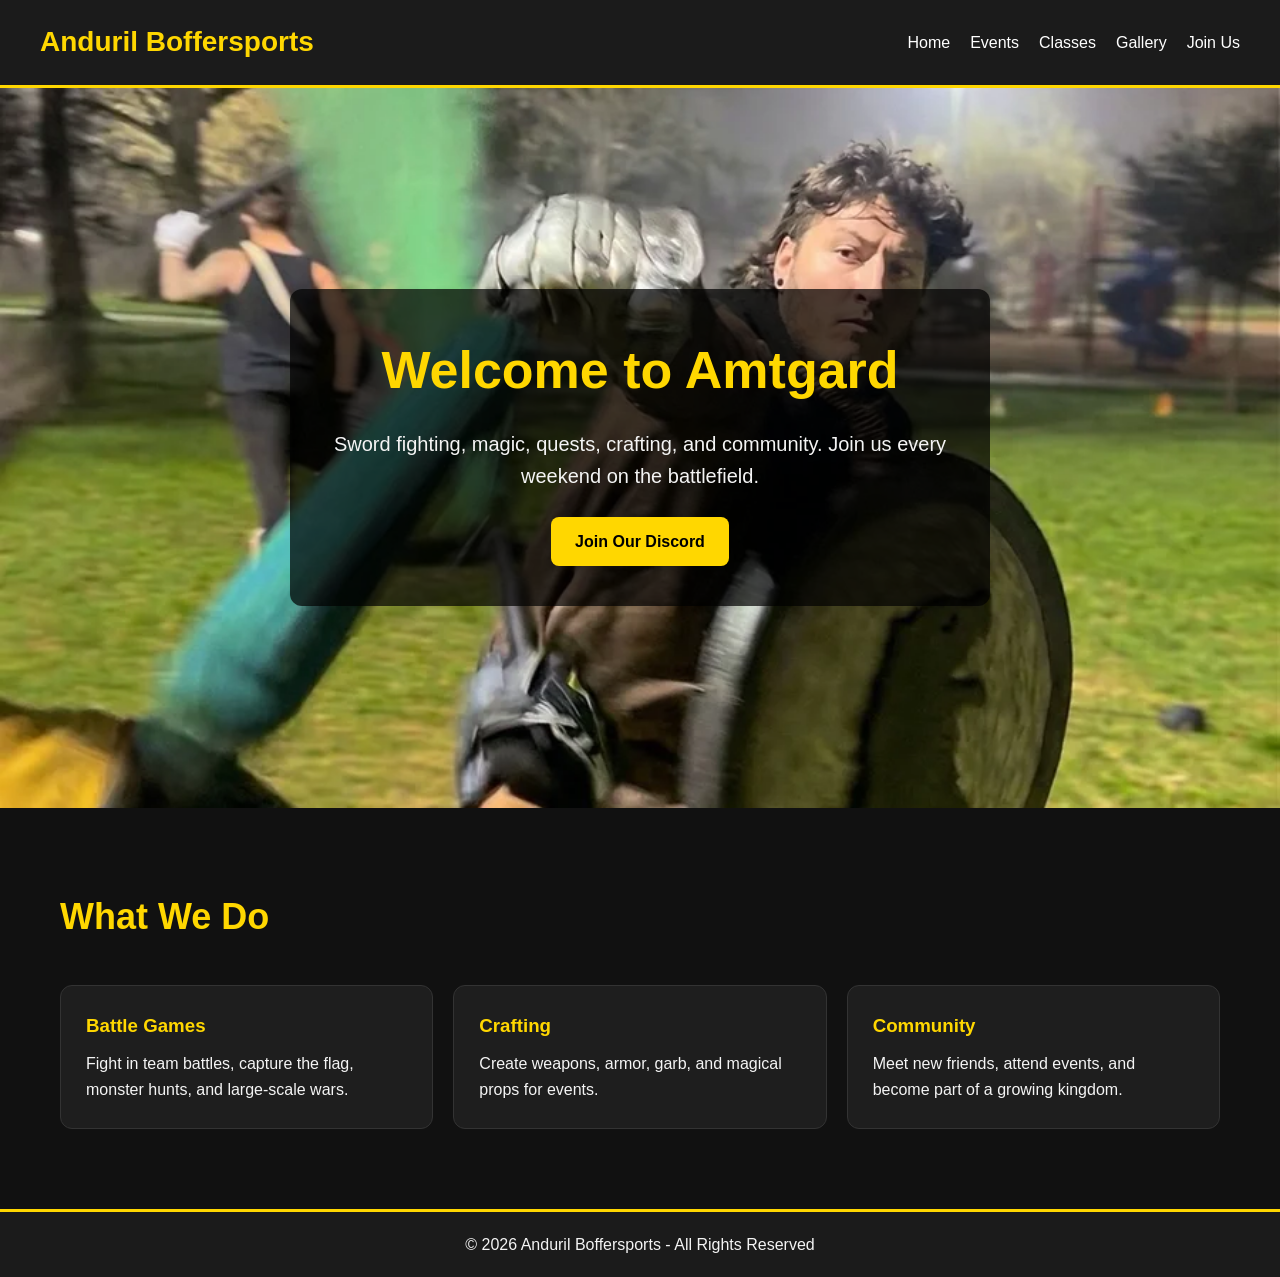
==== index.html @ 65ef0396 "boffersports branding" ====
<!DOCTYPE html>
<html lang="en">
<head>
	<link rel="stylesheet" href="style.css">
	<meta charset="UTF-8" />
	<meta name="viewport" content="width=device-width, initial-scale=1.0" />
	<title>Anduril Boffersports</title>

	
</head>
<body>

	<header>
		<nav>
			<div class="logo">Anduril Boffersports</div>

			<ul class="nav-links">
				<li><a href="#">Home</a></li>
				<li><a href="#">Events</a></li>
				<li><a href="#">Classes</a></li>
				<li><a href="#">Gallery</a></li>
				<li><a href="#">Join Us</a></li>
			</ul>
		</nav>
	</header>

	<section class="hero">
		<div class="hero-content">
			<h1>Welcome to Amtgard</h1>

			<p>
				Sword fighting, magic, quests, crafting, and community.
				Join us every weekend on the battlefield.
			</p>

			<a href="https://discord.gg/YGStXTPb2K" class="btn" target="_blank" rel="noopener noreferrer">Join Our Discord</a>
		</div>
	</section>

	<section class="section">
		<h2>What We Do</h2>

		<div class="cards">
			<div class="card">
				<h3>Battle Games</h3>
				<p>
					Fight in team battles, capture the flag,
					monster hunts, and large-scale wars.
				</p>
			</div>

			<div class="card">
				<h3>Crafting</h3>
				<p>
					Create weapons, armor, garb,
					and magical props for events.
				</p>
			</div>

			<div class="card">
				<h3>Community</h3>
				<p>
					Meet new friends, attend events,
					and become part of a growing kingdom.
				</p>
			</div>
		</div>
	</section>

	<footer>
		<p>© 2026 Anduril Boffersports - All Rights Reserved</p>
	</footer>

</body>
</html>
---- style.css ----
* {
			margin: 0;
			padding: 0;
			box-sizing: border-box;
		}

		body {
			font-family: Arial, sans-serif;
			background-color: #111;
			color: #f4f4f4;
			line-height: 1.6;
		}

		header {
			background: #1b1b1b;
			padding: 20px;
			border-bottom: 3px solid gold;
		}

		nav {
			display: flex;
			justify-content: space-between;
			align-items: center;
			max-width: 1200px;
			margin: auto;
		}

		.logo {
			font-size: 28px;
			font-weight: bold;
			color: gold;
		}

		.nav-links {
			display: flex;
			gap: 20px;
			list-style: none;
		}

		.nav-links a {
			text-decoration: none;
			color: white;
			transition: 0.3s;
		}

		.nav-links a:hover {
			color: gold;
		}

		.hero {
			height: 80vh;
			background-image: url("images/jakoby-and-meyers.jpeg");
			background-size: cover;
			background-position: center;
			display: flex;
			align-items: center;
			justify-content: center;
			text-align: center;
			padding: 20px;
		}

		.hero-content {
			background: rgba(0, 0, 0, 0.7);
			padding: 40px;
			border-radius: 12px;
			max-width: 700px;
		}

		.hero h1 {
			font-size: 52px;
			margin-bottom: 15px;
			color: gold;
		}

		.hero p {
			font-size: 20px;
			margin-bottom: 25px;
		}

		.btn {
			display: inline-block;
			padding: 12px 24px;
			background: gold;
			color: black;
			text-decoration: none;
			font-weight: bold;
			border-radius: 8px;
			transition: 0.3s;
		}

		.btn:hover {
			background: white;
		}

		.section {
			max-width: 1200px;
			margin: auto;
			padding: 80px 20px;
		}

		.section h2 {
			font-size: 36px;
			margin-bottom: 20px;
			color: gold;
		}

		.cards {
			display: grid;
			grid-template-columns: repeat(auto-fit, minmax(250px, 1fr));
			gap: 20px;
			margin-top: 40px;
		}

		.card {
			background: #1e1e1e;
			padding: 25px;
			border-radius: 12px;
			border: 1px solid #333;
			transition: 0.3s;
		}

		.card:hover {
			transform: translateY(-5px);
			border-color: gold;
		}

		.card h3 {
			margin-bottom: 10px;
			color: gold;
		}

		footer {
			background: #1b1b1b;
			text-align: center;
			padding: 20px;
			border-top: 3px solid gold;
		}
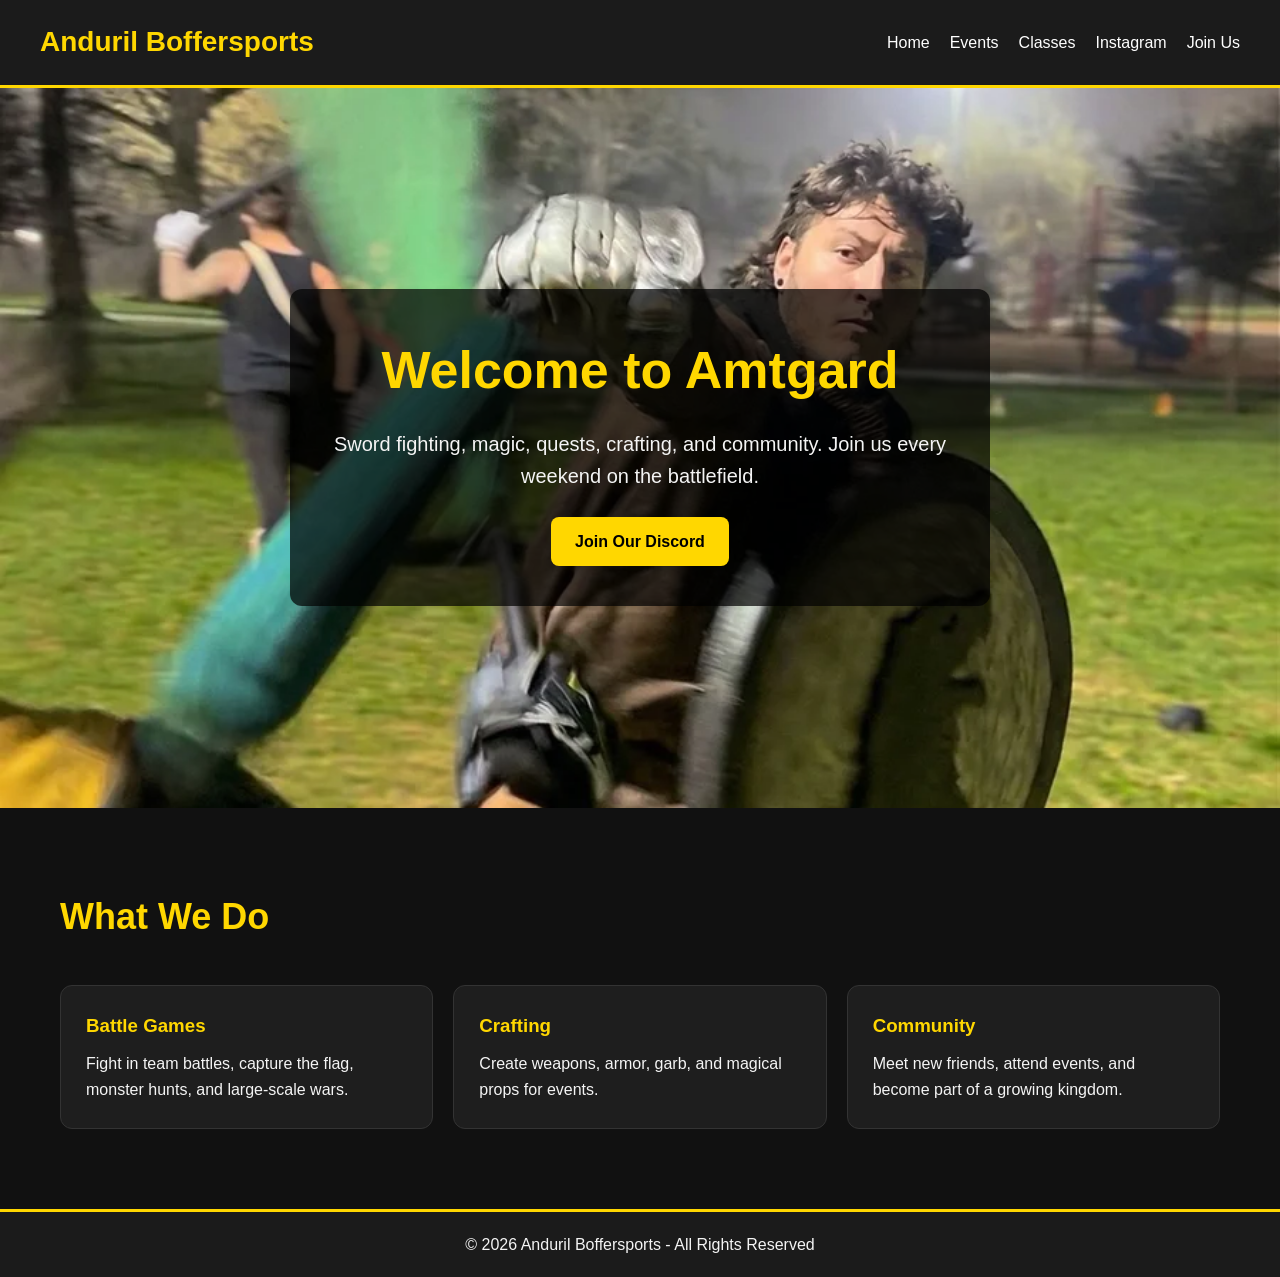
==== commit d645d8f9: "added insta and meetup" ====
--- a/index.html
+++ b/index.html
@@ -2,6 +2,7 @@
 <html lang="en">
 <head>
 	<link rel="stylesheet" href="style.css">
+	<link rel="icon" type="image/jpeg" href="images/favicon.jpeg">
 	<meta charset="UTF-8" />
 	<meta name="viewport" content="width=device-width, initial-scale=1.0" />
 	<title>Anduril Boffersports</title>
@@ -16,9 +17,9 @@
 
 			<ul class="nav-links">
 				<li><a href="#">Home</a></li>
-				<li><a href="#">Events</a></li>
+				<li><a href="https://www.meetup.com/anduril-amtgard/">Events</a></li>
 				<li><a href="#">Classes</a></li>
-				<li><a href="#">Gallery</a></li>
+				<li><a href="https://www.instagram.com/anduril_amtgard">Instagram</a></li>
 				<li><a href="#">Join Us</a></li>
 			</ul>
 		</nav>
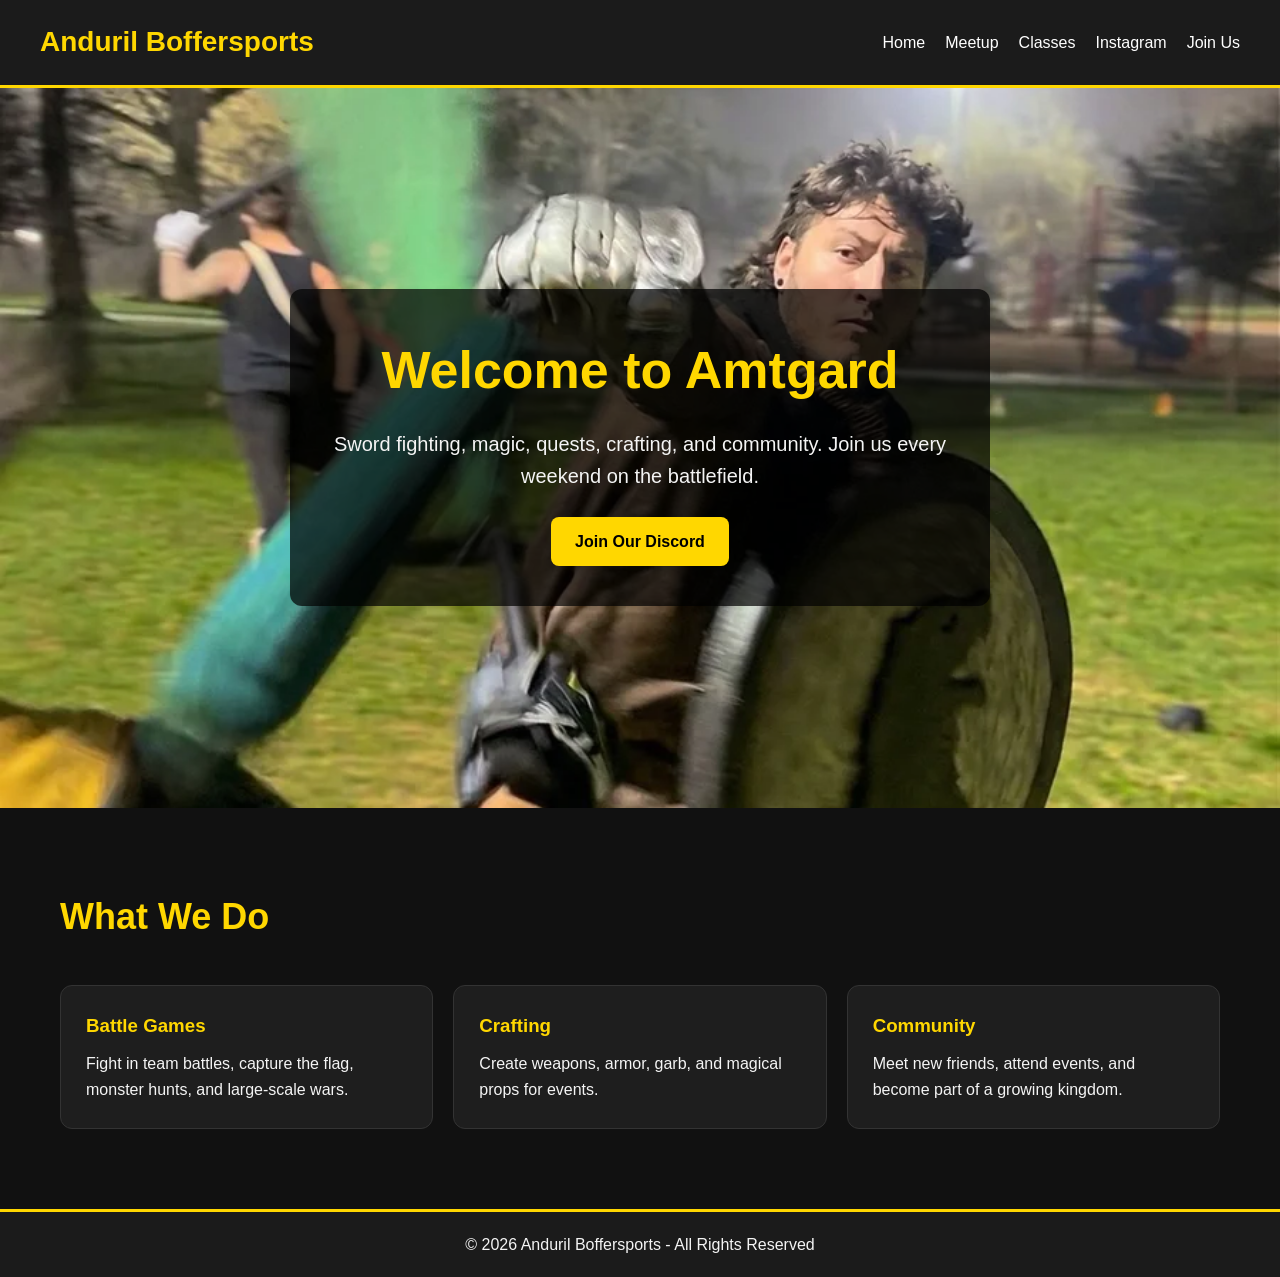
==== commit 94d5a261: "navbar" ====
--- a/index.html
+++ b/index.html
@@ -17,9 +17,9 @@
 
 			<ul class="nav-links">
 				<li><a href="#">Home</a></li>
-				<li><a href="https://www.meetup.com/anduril-amtgard/">Events</a></li>
+				<li><a href="https://www.meetup.com/anduril-amtgard/" target="_blank" rel="noopener noreferrer">Meetup</a></li>
 				<li><a href="#">Classes</a></li>
-				<li><a href="https://www.instagram.com/anduril_amtgard">Instagram</a></li>
+				<li><a href="https://www.instagram.com/anduril_amtgard" target="_blank" rel="noopener noreferrer">Instagram</a></li>
 				<li><a href="#">Join Us</a></li>
 			</ul>
 		</nav>
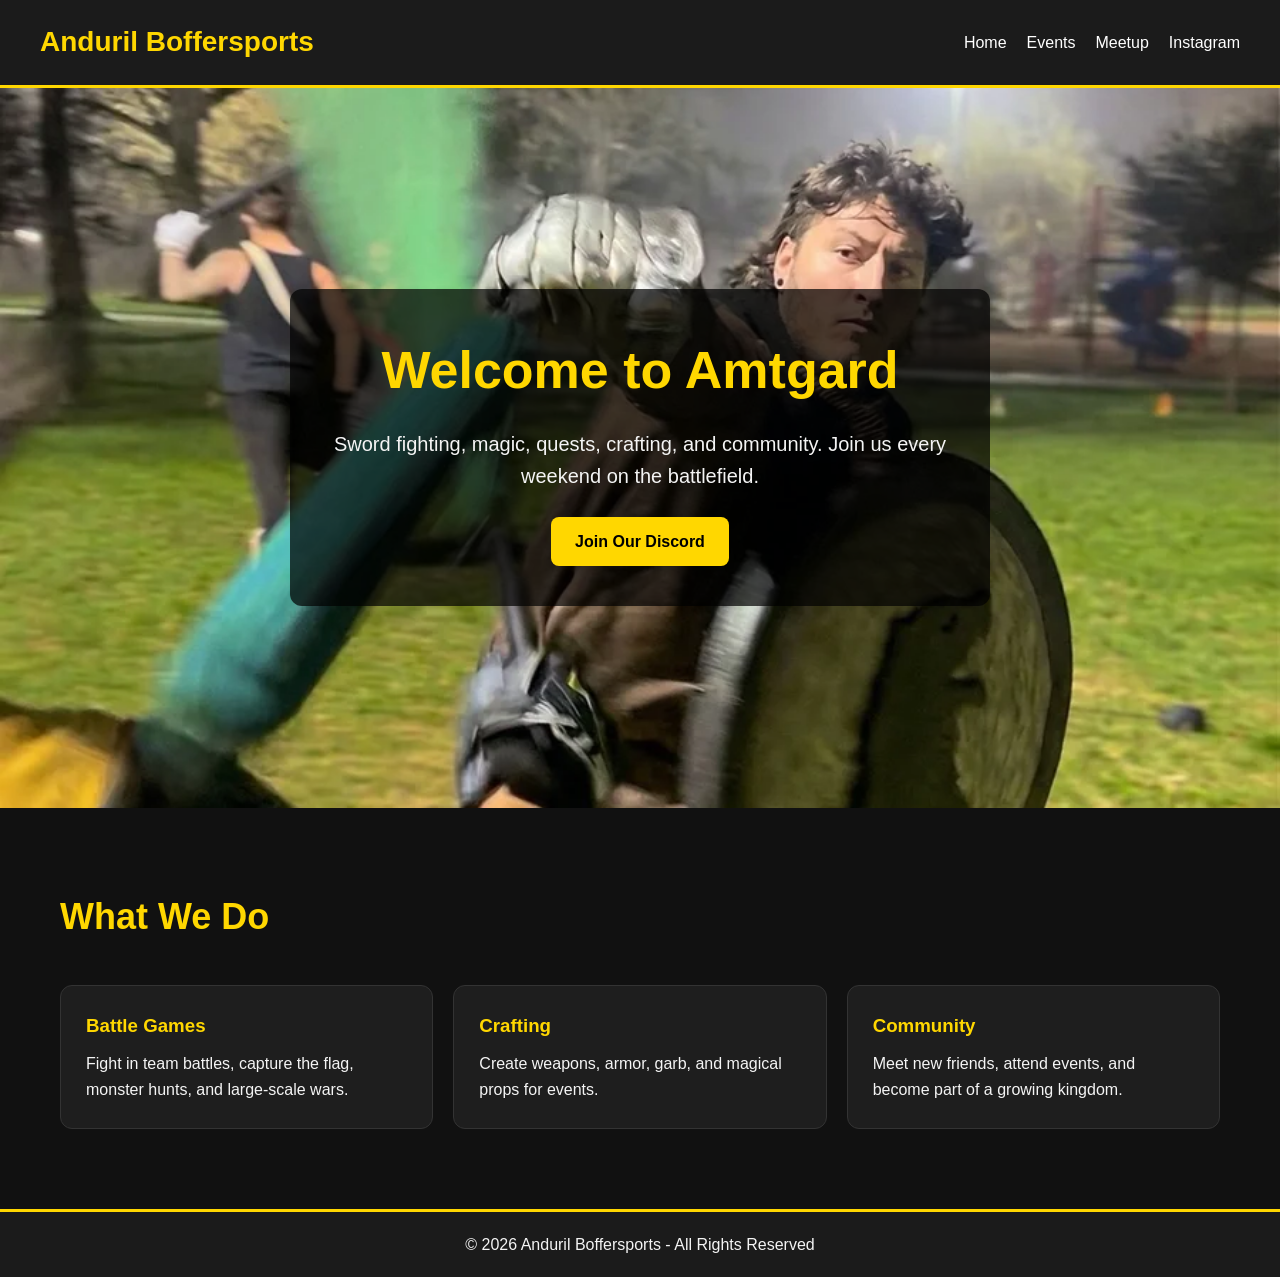
==== commit b84f2f46: "working on events page" ====
--- a/index.html
+++ b/index.html
@@ -1,13 +1,11 @@
 <!DOCTYPE html>
 <html lang="en">
 <head>
-	<link rel="stylesheet" href="style.css">
-	<link rel="icon" type="image/jpeg" href="images/favicon.jpeg">
 	<meta charset="UTF-8" />
 	<meta name="viewport" content="width=device-width, initial-scale=1.0" />
 	<title>Anduril Boffersports</title>
-
-	
+	<link rel="stylesheet" href="style.css">
+	<link rel="icon" type="image/jpeg" href="images/favicon.jpeg">
 </head>
 <body>
 
@@ -16,11 +14,10 @@
 			<div class="logo">Anduril Boffersports</div>
 
 			<ul class="nav-links">
-				<li><a href="#">Home</a></li>
+				<li><a href="index.html">Home</a></li>
+				<li><a href="events.html">Events</a></li>
 				<li><a href="https://www.meetup.com/anduril-amtgard/" target="_blank" rel="noopener noreferrer">Meetup</a></li>
-				<li><a href="#">Classes</a></li>
 				<li><a href="https://www.instagram.com/anduril_amtgard" target="_blank" rel="noopener noreferrer">Instagram</a></li>
-				<li><a href="#">Join Us</a></li>
 			</ul>
 		</nav>
 	</header>
--- a/style.css
+++ b/style.css
@@ -1,138 +1,244 @@
-
-		* {
-			margin: 0;
-			padding: 0;
-			box-sizing: border-box;
-		}
-
-		body {
-			font-family: Arial, sans-serif;
-			background-color: #111;
-			color: #f4f4f4;
-			line-height: 1.6;
-		}
-
-		header {
-			background: #1b1b1b;
-			padding: 20px;
-			border-bottom: 3px solid gold;
-		}
-
-		nav {
-			display: flex;
-			justify-content: space-between;
-			align-items: center;
-			max-width: 1200px;
-			margin: auto;
-		}
-
-		.logo {
-			font-size: 28px;
-			font-weight: bold;
-			color: gold;
-		}
-
-		.nav-links {
-			display: flex;
-			gap: 20px;
-			list-style: none;
-		}
-
-		.nav-links a {
-			text-decoration: none;
-			color: white;
-			transition: 0.3s;
-		}
-
-		.nav-links a:hover {
-			color: gold;
-		}
-
-		.hero {
-			height: 80vh;
-			background-image: url("images/jakoby-and-meyers.jpeg");
-			background-size: cover;
-			background-position: center;
-			display: flex;
-			align-items: center;
-			justify-content: center;
-			text-align: center;
-			padding: 20px;
-		}
-
-		.hero-content {
-			background: rgba(0, 0, 0, 0.7);
-			padding: 40px;
-			border-radius: 12px;
-			max-width: 700px;
-		}
-
-		.hero h1 {
-			font-size: 52px;
-			margin-bottom: 15px;
-			color: gold;
-		}
-
-		.hero p {
-			font-size: 20px;
-			margin-bottom: 25px;
-		}
-
-		.btn {
-			display: inline-block;
-			padding: 12px 24px;
-			background: gold;
-			color: black;
-			text-decoration: none;
-			font-weight: bold;
-			border-radius: 8px;
-			transition: 0.3s;
-		}
-
-		.btn:hover {
-			background: white;
-		}
-
-		.section {
-			max-width: 1200px;
-			margin: auto;
-			padding: 80px 20px;
-		}
-
-		.section h2 {
-			font-size: 36px;
-			margin-bottom: 20px;
-			color: gold;
-		}
-
-		.cards {
-			display: grid;
-			grid-template-columns: repeat(auto-fit, minmax(250px, 1fr));
-			gap: 20px;
-			margin-top: 40px;
-		}
-
-		.card {
-			background: #1e1e1e;
-			padding: 25px;
-			border-radius: 12px;
-			border: 1px solid #333;
-			transition: 0.3s;
-		}
-
-		.card:hover {
-			transform: translateY(-5px);
-			border-color: gold;
-		}
-
-		.card h3 {
-			margin-bottom: 10px;
-			color: gold;
-		}
-
-		footer {
-			background: #1b1b1b;
-			text-align: center;
-			padding: 20px;
-			border-top: 3px solid gold;
-		}
+* {
+	margin: 0;
+	padding: 0;
+	box-sizing: border-box;
+}
+
+body {
+	font-family: Arial, sans-serif;
+	background-color: #111;
+	color: #f4f4f4;
+	line-height: 1.6;
+}
+
+header {
+	background: #1b1b1b;
+	padding: 20px;
+	border-bottom: 3px solid gold;
+}
+
+nav {
+	display: flex;
+	justify-content: space-between;
+	align-items: center;
+	max-width: 1200px;
+	margin: auto;
+}
+
+.logo {
+	font-size: 28px;
+	font-weight: bold;
+	color: gold;
+}
+
+.nav-links {
+	display: flex;
+	gap: 20px;
+	list-style: none;
+}
+
+.nav-links a {
+	text-decoration: none;
+	color: white;
+	transition: 0.3s;
+}
+
+.nav-links a:hover {
+	color: gold;
+}
+
+.hero {
+	height: 80vh;
+	background-image: url("images/jakoby-and-meyers.jpeg");
+	background-size: cover;
+	background-position: center;
+	display: flex;
+	align-items: center;
+	justify-content: center;
+	text-align: center;
+	padding: 20px;
+}
+
+.hero-content {
+	background: rgba(0, 0, 0, 0.7);
+	padding: 40px;
+	border-radius: 12px;
+	max-width: 700px;
+}
+
+.hero h1,
+.events-hero h1 {
+	font-size: 52px;
+	margin-bottom: 15px;
+	color: gold;
+}
+
+.hero p,
+.events-hero p {
+	font-size: 20px;
+	margin-bottom: 25px;
+}
+
+.btn {
+	display: inline-block;
+	padding: 12px 24px;
+	background: gold;
+	color: black;
+	text-decoration: none;
+	font-weight: bold;
+	border-radius: 8px;
+	transition: 0.3s;
+}
+
+.btn:hover {
+	background: white;
+}
+
+.section {
+	max-width: 1200px;
+	margin: auto;
+	padding: 80px 20px;
+}
+
+.section h2 {
+	font-size: 36px;
+	margin-bottom: 20px;
+	color: gold;
+}
+
+.cards {
+	display: grid;
+	grid-template-columns: repeat(auto-fit, minmax(250px, 1fr));
+	gap: 20px;
+	margin-top: 40px;
+}
+
+.card {
+	background: #1e1e1e;
+	padding: 25px;
+	border-radius: 12px;
+	border: 1px solid #333;
+	transition: 0.3s;
+}
+
+.card:hover {
+	transform: translateY(-5px);
+	border-color: gold;
+}
+
+.card h3 {
+	margin-bottom: 10px;
+	color: gold;
+}
+
+footer {
+	background: #1b1b1b;
+	text-align: center;
+	padding: 20px;
+	border-top: 3px solid gold;
+}
+
+/* EVENTS PAGE */
+
+.events-hero {
+	height: 50vh;
+	background-image: url("images/May2026Events.jpg");
+	background-size: cover;
+	background-position: center;
+	display: flex;
+	align-items: center;
+	justify-content: center;
+	text-align: center;
+	padding: 20px;
+}
+
+.event-grid {
+	display: grid;
+	grid-template-columns: repeat(auto-fit, minmax(300px, 1fr));
+	gap: 30px;
+	margin-top: 40px;
+}
+
+.event-card {
+	background: #1e1e1e;
+	border-radius: 12px;
+	overflow: hidden;
+	border: 1px solid #333;
+	transition: 0.3s;
+}
+
+.event-card:hover {
+	transform: translateY(-5px);
+	border-color: gold;
+}
+
+.event-card img {
+	width: 100%;
+	height: 300px;
+	object-fit: cover;
+}
+
+.event-info {
+	padding: 25px;
+}
+
+.event-info h3 {
+	color: gold;
+	margin-bottom: 15px;
+}
+
+.calendar-container img {
+	width: 100%;
+	border-radius: 12px;
+	border: 2px solid #333;
+	margin-top: 20px;
+}
+
+.special-event {
+	display: grid;
+	grid-template-columns: 1fr 1fr;
+	gap: 30px;
+	align-items: center;
+	margin-top: 40px;
+	background: #1e1e1e;
+	padding: 30px;
+	border-radius: 12px;
+	border: 1px solid #333;
+}
+
+.special-event img {
+	width: 100%;
+	border-radius: 12px;
+}
+
+.special-event-info h3 {
+	color: gold;
+	font-size: 32px;
+	margin-bottom: 20px;
+}
+
+.special-event-info p {
+	margin-bottom: 20px;
+}
+
+@media (max-width: 900px) {
+
+	nav {
+		flex-direction: column;
+		gap: 20px;
+	}
+
+	.nav-links {
+		flex-wrap: wrap;
+		justify-content: center;
+	}
+
+	.special-event {
+		grid-template-columns: 1fr;
+	}
+
+	.hero h1,
+	.events-hero h1 {
+		font-size: 40px;
+	}
+}
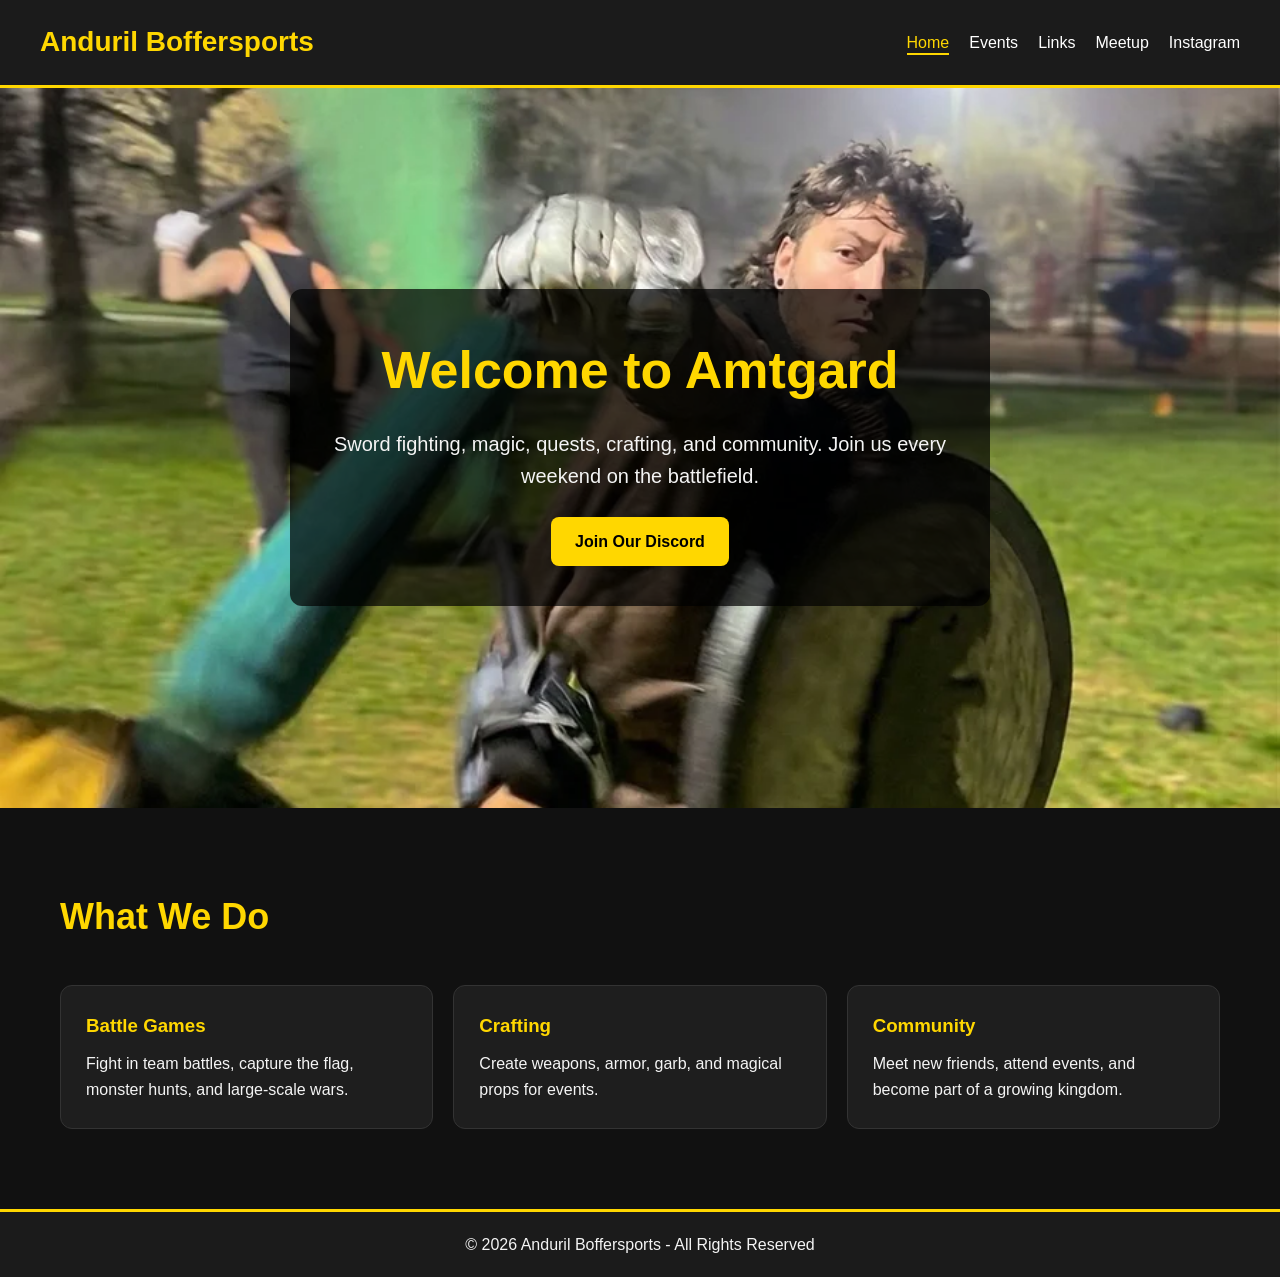
==== commit e376cfc6: "active na indicator wip links page" ====
--- a/index.html
+++ b/index.html
@@ -14,8 +14,9 @@
 			<div class="logo">Anduril Boffersports</div>
 
 			<ul class="nav-links">
-				<li><a href="index.html">Home</a></li>
+				<li class="active"><a href="index.html">Home</a></li>
 				<li><a href="events.html">Events</a></li>
+				<li><a href="links.html">Links</a></li>
 				<li><a href="https://www.meetup.com/anduril-amtgard/" target="_blank" rel="noopener noreferrer">Meetup</a></li>
 				<li><a href="https://www.instagram.com/anduril_amtgard" target="_blank" rel="noopener noreferrer">Instagram</a></li>
 			</ul>
--- a/style.css
+++ b/style.css
@@ -15,6 +15,9 @@
 	background: #1b1b1b;
 	padding: 20px;
 	border-bottom: 3px solid gold;
+	position: sticky;
+	top: 0;
+	z-index: 100;
 }
 
 nav {
@@ -47,8 +50,15 @@
 	color: gold;
 }
 
+.nav-links .active a {
+	color: gold;
+	border-bottom: 2px solid gold;
+	padding-bottom: 2px;
+}
+
 .hero {
 	height: 80vh;
+	background-color: #1b1b1b;
 	background-image: url("images/jakoby-and-meyers.jpeg");
 	background-size: cover;
 	background-position: center;
@@ -142,7 +152,8 @@
 
 .events-hero {
 	height: 50vh;
-	background-image: url("images/May2026Events.jpg");
+	background-color: #1b1b1b;
+	background-image: url("images/kool-karps.jpeg");
 	background-size: cover;
 	background-position: center;
 	display: flex;
@@ -154,7 +165,7 @@
 
 .event-grid {
 	display: grid;
-	grid-template-columns: repeat(auto-fit, minmax(300px, 1fr));
+	grid-template-columns: repeat(2, 1fr);
 	gap: 30px;
 	margin-top: 40px;
 }
@@ -176,10 +187,13 @@
 	width: 100%;
 	height: 300px;
 	object-fit: cover;
+	display: block;
+	border-bottom:  1px solid #333;
 }
 
 .event-info {
 	padding: 25px;
+
 }
 
 .event-info h3 {
@@ -241,4 +255,74 @@
 	.events-hero h1 {
 		font-size: 40px;
 	}
+}
+
+/* LINKS PAGE */
+
+.links-hero {
+    height: 35vh;
+    background-color: #1b1b1b;
+    background-size: cover;
+    background-position: center;
+    display: flex;
+    align-items: center;
+    justify-content: center;
+    text-align: center;
+    padding: 20px;
+}
+
+.links-grid {
+    display: flex;
+    flex-direction: column;
+    gap: 16px;
+    margin-top: 40px;
+    max-width: 700px;
+}
+
+.link-card {
+    display: flex;
+    align-items: center;
+    gap: 20px;
+    background: #1e1e1e;
+    border: 1px solid #333;
+    border-radius: 12px;
+    padding: 24px;
+    text-decoration: none;
+    color: #f4f4f4;
+    transition: 0.3s;
+}
+
+.link-card:hover {
+    border-color: gold;
+    transform: translateX(6px);
+}
+
+.link-icon {
+    font-size: 32px;
+    flex-shrink: 0;
+}
+
+.link-info h3 {
+    color: gold;
+    margin-bottom: 4px;
+}
+
+.link-arrow {
+    margin-left: auto;
+    font-size: 22px;
+    color: gold;
+    flex-shrink: 0;
+    transition: 0.3s;
+}
+
+.link-card:hover .link-arrow {
+    transform: translateX(4px);
+}
+
+/* ACTIVE NAV */
+
+.nav-links .active a {
+    color: gold;
+    border-bottom: 2px solid gold;
+    padding-bottom: 2px;
 }
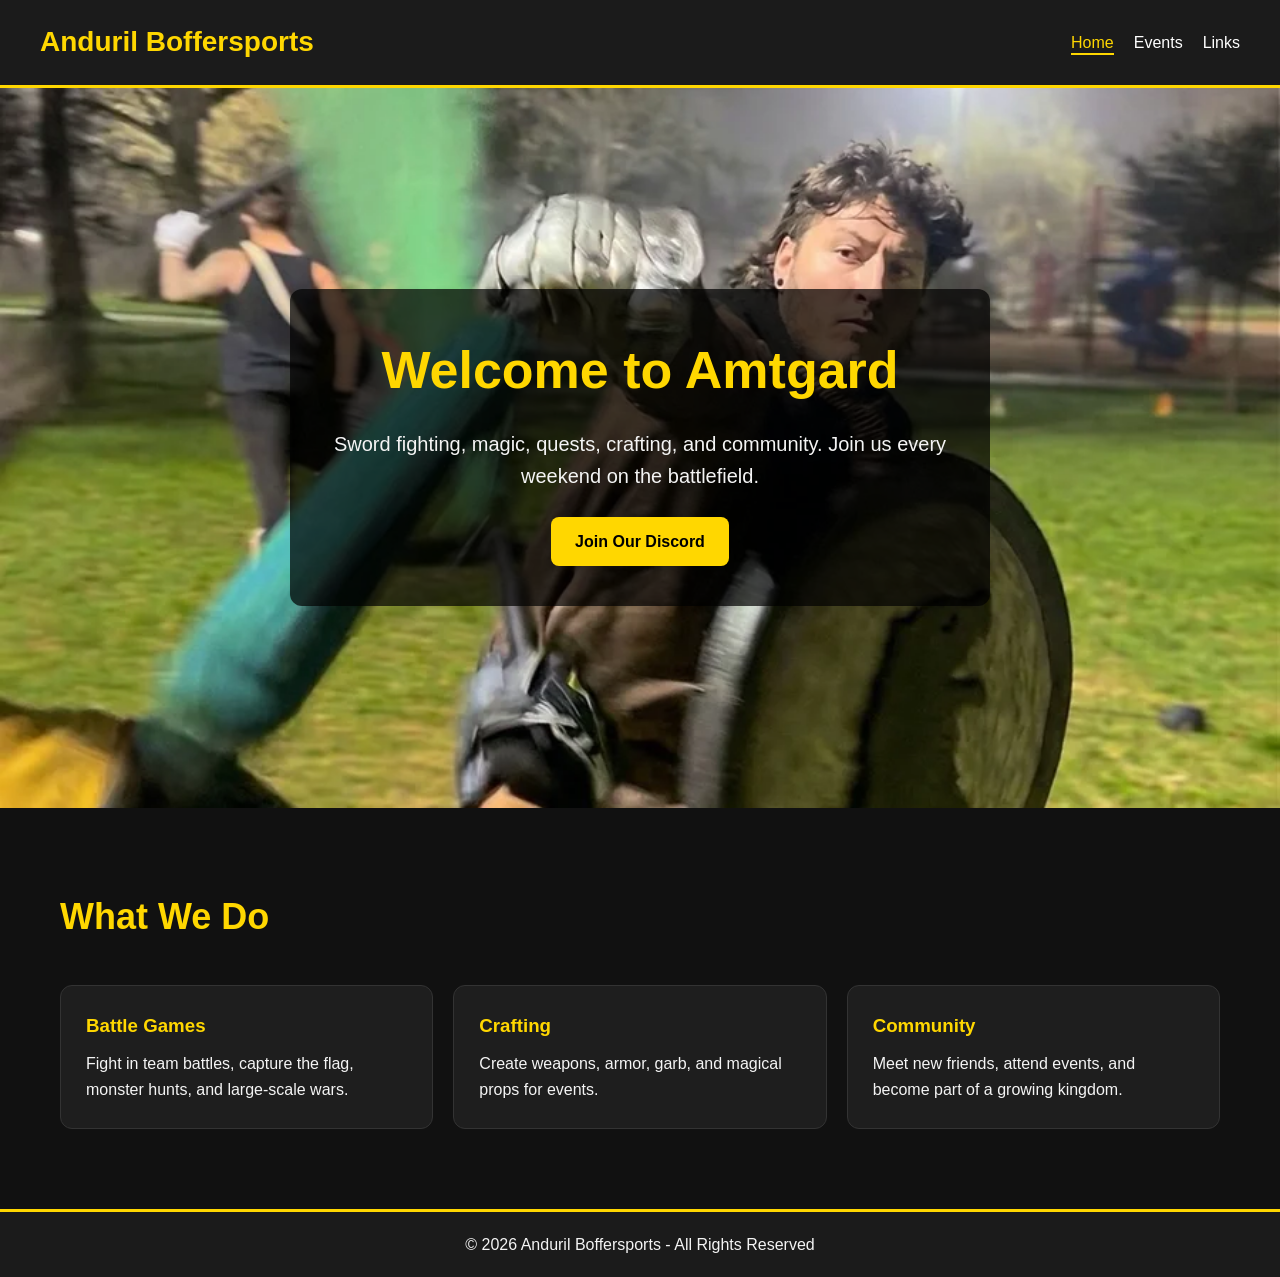
==== commit 7700486c: "added links page with proper icons and updated hairghoul link" ====
--- a/index.html
+++ b/index.html
@@ -17,8 +17,6 @@
 				<li class="active"><a href="index.html">Home</a></li>
 				<li><a href="events.html">Events</a></li>
 				<li><a href="links.html">Links</a></li>
-				<li><a href="https://www.meetup.com/anduril-amtgard/" target="_blank" rel="noopener noreferrer">Meetup</a></li>
-				<li><a href="https://www.instagram.com/anduril_amtgard" target="_blank" rel="noopener noreferrer">Instagram</a></li>
 			</ul>
 		</nav>
 	</header>
--- a/style.css
+++ b/style.css
@@ -298,7 +298,8 @@
 }
 
 .link-icon {
-    font-size: 32px;
+    width: 36px;
+    height: 36px;
     flex-shrink: 0;
 }
 
